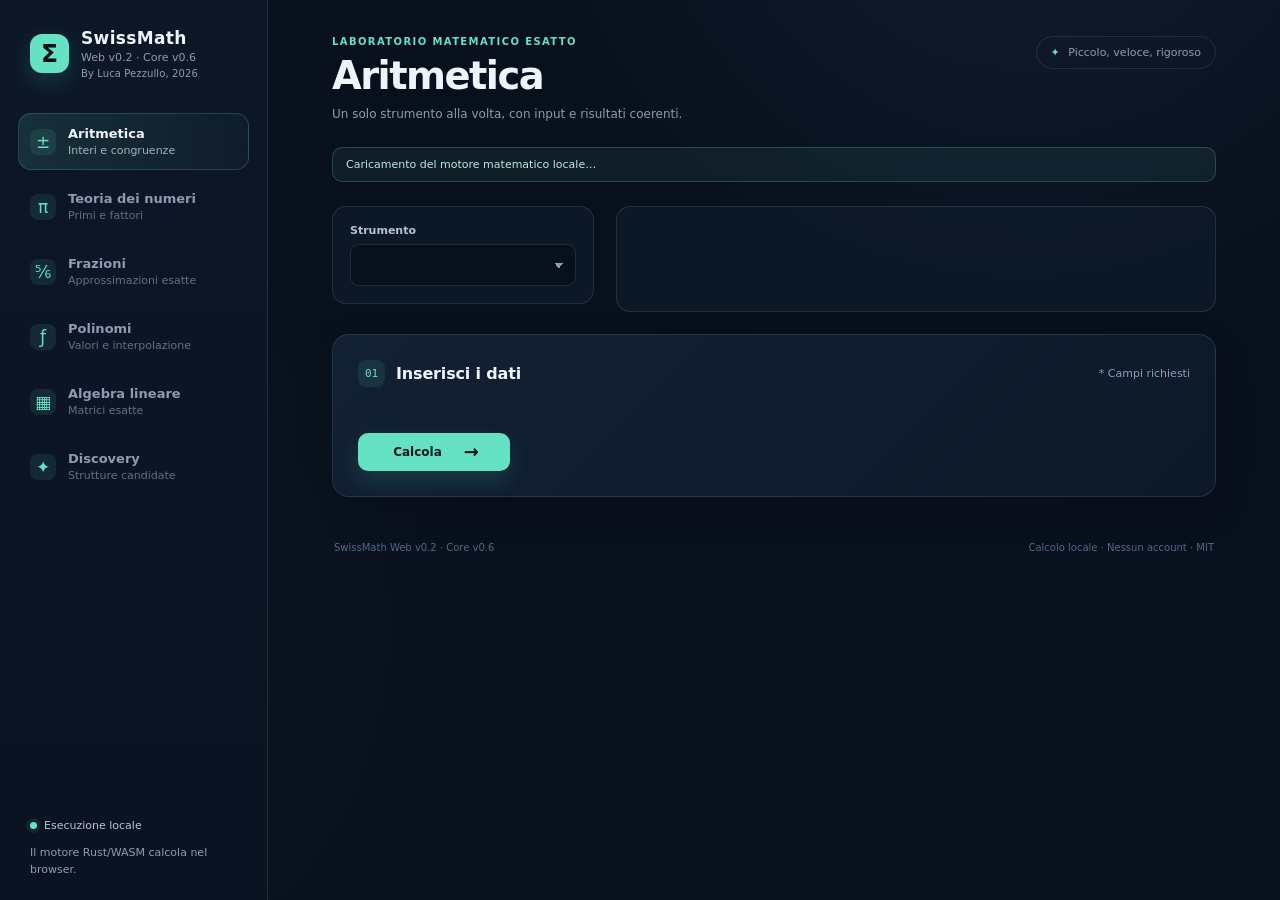
==== apps/web/web/index.html @ 92a81585 "Add Research Workflow v0.1" ====
<!doctype html>
<html lang="it">
  <head>
    <meta charset="UTF-8" />
    <meta name="viewport" content="width=device-width, initial-scale=1.0" />
    <meta name="theme-color" content="#0b1220" />
    <title>SwissMath Web v0.2 · Core v0.6</title>
    <link rel="stylesheet" href="styles.css" />
  </head>
  <body>
    <div class="app-shell">
      <aside class="sidebar">
        <div class="brand">
          <div class="brand-mark" aria-hidden="true">Σ</div>
          <div>
            <div class="brand-name">SwissMath</div>
            <div class="brand-version">Web v0.2 · Core v0.6</div>
            <div class="brand-credit">By Luca Pezzullo, 2026</div>
          </div>
        </div>

        <nav class="main-nav category-nav" aria-label="Famiglie matematiche">
          <button class="category-button active" data-category="arithmetic" type="button"><span class="nav-icon">±</span><span><strong>Aritmetica</strong><small>Interi e congruenze</small></span></button>
          <button class="category-button" data-category="number-theory" type="button"><span class="nav-icon">π</span><span><strong>Teoria dei numeri</strong><small>Primi e fattori</small></span></button>
          <button class="category-button" data-category="fractions" type="button"><span class="nav-icon">⅚</span><span><strong>Frazioni</strong><small>Approssimazioni esatte</small></span></button>
          <button class="category-button" data-category="polynomials" type="button"><span class="nav-icon">ƒ</span><span><strong>Polinomi</strong><small>Valori e interpolazione</small></span></button>
          <button class="category-button" data-category="linear-algebra" type="button"><span class="nav-icon">▦</span><span><strong>Algebra lineare</strong><small>Matrici esatte</small></span></button>
          <button class="category-button" data-category="discovery" type="button"><span class="nav-icon">✦</span><span><strong>Discovery</strong><small>Strutture candidate</small></span></button>
        </nav>

        <div class="sidebar-footer">
          <div class="offline-pill"><span class="status-dot"></span> Esecuzione locale</div>
          <p>Il motore Rust/WASM calcola nel browser.</p>
        </div>
      </aside>

      <main class="content">
        <header class="topbar">
          <div>
            <div class="eyebrow">LABORATORIO MATEMATICO ESATTO</div>
            <h1 id="page-title">Aritmetica</h1>
            <p class="site-subtitle">Un solo strumento alla volta, con input e risultati coerenti.</p>
          </div>
          <div class="topbar-note"><span class="spark" aria-hidden="true">✦</span> Piccolo, veloce, rigoroso</div>
        </header>

        <div id="wasm-loading" class="wasm-loading" role="status" aria-live="polite">Caricamento del motore matematico locale…</div>

        <div id="result-actions" class="result-actions hidden" aria-live="polite">
          <div class="result-actions-copy"><span class="metric-label">Preflight risultato</span><strong id="result-actions-context">Nessun risultato</strong></div>
          <div class="result-actions-buttons">
            <button id="copy-result" class="secondary-button" type="button">Copia</button>
            <button id="copy-json" class="secondary-button" type="button">Copia JSON</button>
            <button id="download-json" class="secondary-button" type="button">Download JSON</button>
            <button id="download-csv" class="secondary-button" type="button">Download CSV</button>
            <button id="copy-command" class="secondary-button" type="button">Copia comando</button>
            <button id="share-result" class="secondary-button" type="button">Condividi</button>
            <button id="save-result" class="secondary-button" type="button">Salva risultato</button>
            <button id="print-result" class="secondary-button" type="button">Stampa / PDF</button>
          </div>
        </div>

        <section id="screen-toolbox" class="screen active" aria-labelledby="page-title">
          <div class="tool-picker-row">
            <label class="field tool-picker"><span>Strumento</span><select id="tool-select" aria-describedby="tool-description"></select></label>
            <div class="tool-summary"><div id="tool-name" class="tool-name"></div><p id="tool-description" class="lead"></p><p id="tool-example" class="hint"></p></div>
          </div>

          <form id="toolbox-form" class="workspace-card">
            <div class="card-heading"><div><span class="step-badge">01</span><h2>Inserisci i dati</h2></div><span class="required-note">* Campi richiesti</span></div>
            <div id="tool-fields" class="field-grid two"></div>
            <button class="primary-button" type="submit"><span>Calcola</span><span class="button-arrow">→</span></button>
          </form>

          <div id="toolbox-result" class="result-area hidden" aria-live="polite">
            <div class="result-heading"><div><span class="step-badge success">02</span><h2>Risultato</h2></div><span id="toolbox-context" class="context-label"></span></div>
            <article class="tool-result-card">
              <span class="metric-label">Risultato principale</span>
              <strong id="toolbox-primary">—</strong>
              <pre id="toolbox-details" class="tool-details"></pre>
              <div id="batch-results" class="batch-results hidden">
                <table><thead><tr><th>Input</th><th>Risultato</th><th>Stato</th><th>Esattezza</th></tr></thead><tbody id="batch-results-body"></tbody></table>
              </div>
            </article>
          </div>
        </section>

        <footer class="app-footer"><span>SwissMath Web v0.2 · Core v0.6</span><span>Calcolo locale · Nessun account · MIT</span></footer>
      </main>
    </div>
    <div id="toast" class="toast" role="status" aria-live="polite"></div>
    <script type="module" src="app.js"></script>
  </body>
</html>
---- apps/web/web/styles.css ----
:root {
  color-scheme: dark;
  --bg: #09101d;
  --sidebar: #0d1727;
  --surface: #111d2e;
  --surface-2: #16243a;
  --line: rgba(168, 190, 224, 0.14);
  --muted: #8d9cb3;
  --text: #eff4fc;
  --accent: #65e1c4;
  --accent-strong: #3ac7aa;
  --violet: #a88cff;
  --danger: #ff8b9e;
}

* { box-sizing: border-box; }
html, body { margin: 0; min-width: 0; min-height: 100%; background: var(--bg); color: var(--text); font-family: "Segoe UI", Inter, system-ui, sans-serif; }
body { min-height: 100vh; background-image: radial-gradient(circle at 80% -20%, rgba(88, 130, 199, .12), transparent 34%), radial-gradient(circle at 0% 70%, rgba(61, 206, 172, .05), transparent 32%); }
button, input, textarea, select { font: inherit; }
button { cursor: pointer; }
button:disabled, input:disabled, textarea:disabled, select:disabled { cursor: wait; opacity: .58; }

.app-shell { display: flex; min-height: 100vh; }
.sidebar { width: 268px; flex: 0 0 268px; background: linear-gradient(180deg, rgba(13, 23, 39, .98), rgba(10, 19, 33, .98)); border-right: 1px solid var(--line); padding: 28px 18px 22px; display: flex; flex-direction: column; }
.brand { display: flex; gap: 12px; align-items: center; padding: 0 12px 34px; }
.brand-mark { width: 39px; height: 39px; display: grid; place-items: center; border-radius: 12px; color: #06131a; background: var(--accent); font-size: 25px; font-weight: 800; box-shadow: 0 8px 25px rgba(65, 224, 187, .2); }
.brand-name { letter-spacing: .02em; font-size: 17px; font-weight: 750; }
.brand-version { color: var(--muted); font-size: 11px; margin-top: 3px; }
.brand-credit { color: var(--muted); font-size: 10px; letter-spacing: .01em; margin-top: 4px; }
.main-nav { display: grid; gap: 8px; }
.nav-item { display: flex; align-items: center; gap: 12px; width: 100%; border: 1px solid transparent; border-radius: 13px; color: var(--muted); background: transparent; text-align: left; padding: 12px 11px; transition: .18s ease; }
.nav-item:hover { color: var(--text); background: rgba(155, 182, 222, .07); }
.nav-item.active { color: var(--text); border-color: rgba(101, 225, 196, .2); background: linear-gradient(90deg, rgba(101, 225, 196, .13), rgba(101, 225, 196, .03)); }
.nav-icon { width: 26px; height: 26px; display: grid; place-items: center; border-radius: 8px; color: var(--accent); background: rgba(101, 225, 196, .1); font-size: 17px; }
.nav-item strong, .nav-item small { display: block; }
.nav-item strong { font-size: 13px; font-weight: 650; }
.nav-item small { font-size: 11px; color: inherit; opacity: .68; margin-top: 3px; }
.category-button { display: flex; align-items: center; gap: 12px; width: 100%; border: 1px solid transparent; border-radius: 13px; color: var(--muted); background: transparent; text-align: left; padding: 12px 11px; transition: .18s ease; }
.category-button:hover { color: var(--text); background: rgba(155, 182, 222, .07); }
.category-button.active { color: var(--text); border-color: rgba(101, 225, 196, .2); background: linear-gradient(90deg, rgba(101, 225, 196, .13), rgba(101, 225, 196, .03)); }
.category-button strong, .category-button small { display: block; }
.category-button strong { font-size: 13px; font-weight: 650; }
.category-button small { color: inherit; font-size: 11px; opacity: .68; margin-top: 3px; }
.sidebar-footer { margin-top: auto; padding: 0 12px; color: var(--muted); font-size: 11px; line-height: 1.55; }
.sidebar-footer p { margin: 10px 0 0; max-width: 190px; }
.offline-pill { display: inline-flex; align-items: center; gap: 7px; color: #b7c6d9; }
.status-dot { width: 7px; height: 7px; background: var(--accent); border-radius: 50%; box-shadow: 0 0 0 4px rgba(101, 225, 196, .08); }

.content { flex: 1; min-width: 0; max-width: 1400px; margin: 0 auto; padding: 36px clamp(34px, 5vw, 80px) 24px; }
.topbar { display: flex; align-items: flex-start; justify-content: space-between; gap: 24px; padding-bottom: 36px; }
.eyebrow { color: var(--accent); letter-spacing: .14em; font-size: 10px; font-weight: 750; }
h1, h2, p { margin: 0; }
h1 { font-size: clamp(28px, 3vw, 40px); letter-spacing: -.04em; line-height: 1.1; margin-top: 8px; }
.site-subtitle { color: var(--muted); font-size: 12px; line-height: 1.5; margin-top: 8px; }
h2 { display: inline; font-size: 16px; font-weight: 700; letter-spacing: -.01em; }
.topbar-note { border: 1px solid var(--line); border-radius: 100px; padding: 9px 14px; color: var(--muted); font-size: 11px; white-space: nowrap; }
.spark { color: var(--accent); margin-right: 5px; }
.result-actions { display: flex; align-items: center; justify-content: space-between; gap: 18px; margin: -17px 0 24px; padding: 12px 14px; border: 1px solid rgba(101, 225, 196, .2); border-radius: 12px; background: linear-gradient(90deg, rgba(101, 225, 196, .1), rgba(101, 225, 196, .03)); }
.result-actions-copy { display: grid; gap: 4px; min-width: 0; }
.result-actions-copy strong { color: #c8d7e7; font-size: 12px; font-weight: 650; overflow-wrap: anywhere; }
.result-actions-buttons { display: flex; flex-wrap: wrap; justify-content: flex-end; gap: 8px; }
.result-actions .secondary-button { padding: 8px 11px; }
.wasm-loading { margin: -12px 0 24px; padding: 10px 13px; border: 1px solid rgba(101, 225, 196, .22); border-radius: 10px; color: #bfe9dd; background: rgba(101, 225, 196, .07); font-size: 11px; }
.wasm-loading.error { color: #ffd0d8; border-color: rgba(255, 139, 158, .32); background: rgba(255, 139, 158, .08); }
.screen { display: none; animation: appear .22s ease-out; }
.screen.active { display: block; }
@keyframes appear { from { opacity: 0; transform: translateY(4px); } to { opacity: 1; transform: translateY(0); } }
.intro-row { display: flex; align-items: flex-start; justify-content: space-between; gap: 30px; margin-bottom: 23px; }
.lead { color: #c0cada; font-size: 14px; line-height: 1.65; max-width: 700px; }
.hint { color: var(--muted); font-size: 11px; margin-top: 6px; }
.math { color: var(--accent); font-family: Georgia, serif; font-style: italic; }
.formula-chip { color: #bfd2e5; background: rgba(126, 154, 195, .08); border: 1px solid var(--line); border-radius: 11px; padding: 10px 14px; white-space: nowrap; font: 16px Georgia, serif; }
.formula-chip span { color: var(--accent); font-size: 11px; font-family: "Segoe UI", sans-serif; margin: 0 3px; }

.workspace-card, .residue-result-card, .crt-result-card { background: linear-gradient(135deg, rgba(19, 33, 53, .94), rgba(14, 26, 43, .94)); border: 1px solid var(--line); border-radius: 17px; box-shadow: 0 14px 40px rgba(0, 0, 0, .12); }
.workspace-card { padding: 25px; }
.card-heading, .result-heading { display: flex; justify-content: space-between; align-items: center; gap: 16px; margin-bottom: 22px; }
.card-heading > div, .result-heading > div { display: flex; align-items: center; gap: 11px; }
.step-badge { width: 27px; height: 27px; display: inline-grid; place-items: center; border-radius: 8px; color: var(--accent); background: rgba(101, 225, 196, .1); font: 11px ui-monospace, SFMono-Regular, Consolas, monospace; }
.step-badge.success { color: #071b18; background: var(--accent); }
.required-note, .context-label, .status-label { color: var(--muted); font-size: 11px; }
.field-grid { display: grid; gap: 14px; }
.field-grid.one { grid-template-columns: 1fr; }
.field-grid.two { grid-template-columns: repeat(2, minmax(0, 1fr)); }
.field-grid.three { grid-template-columns: repeat(3, minmax(0, 1fr)); }
.field-grid.four { grid-template-columns: repeat(4, minmax(0, 1fr)); }
.field { display: grid; gap: 7px; min-width: 0; }
.field > span { color: #b4c3d7; font-size: 11px; font-weight: 650; }
.field em { color: var(--accent); font-style: normal; }
.field small { color: #6f819a; font-size: 10px; }
input, textarea, select { width: 100%; color: var(--text); background: rgba(5, 13, 25, .6); border: 1px solid rgba(149, 175, 211, .16); border-radius: 9px; outline: none; transition: .16s ease; }
input, select { height: 42px; padding: 0 12px; }
textarea { resize: vertical; min-height: 74px; padding: 11px 12px; line-height: 1.55; }
input:focus, textarea:focus, select:focus { border-color: rgba(101, 225, 196, .75); box-shadow: 0 0 0 3px rgba(101, 225, 196, .09); }
select { appearance: none; background-image: linear-gradient(45deg, transparent 50%, #87a1be 50%), linear-gradient(135deg, #87a1be 50%, transparent 50%); background-position: calc(100% - 16px) 18px, calc(100% - 11px) 18px; background-size: 5px 5px, 5px 5px; background-repeat: no-repeat; }
.primary-button { display: inline-flex; align-items: center; justify-content: center; gap: 22px; min-width: 152px; margin-top: 24px; padding: 12px 14px 12px 18px; border: 0; border-radius: 10px; color: #06151a; background: var(--accent); font-size: 12px; font-weight: 750; box-shadow: 0 10px 25px rgba(70, 215, 181, .16); transition: .18s ease; }
.primary-button:hover { background: #83ebd4; transform: translateY(-1px); box-shadow: 0 13px 30px rgba(70, 215, 181, .25); }
.button-arrow { font-size: 18px; line-height: 10px; }
.primary-button.compact { margin-top: 0; min-width: 185px; }
.result-area { margin-top: 29px; }
.tool-picker-row { display: grid; grid-template-columns: minmax(230px, .7fr) minmax(0, 1.6fr); gap: 22px; align-items: start; margin-bottom: 22px; }
.tool-picker, .tool-summary { border: 1px solid var(--line); border-radius: 14px; background: rgba(17, 29, 46, .62); padding: 17px; }
.tool-summary { min-height: 106px; }
.tool-name { color: var(--accent); font-size: 12px; font-weight: 750; letter-spacing: .04em; text-transform: uppercase; margin-bottom: 7px; }
.wide-field { grid-column: 1 / -1; }
.tool-result-card { display: grid; gap: 13px; border: 1px solid rgba(101, 225, 196, .22); border-radius: 15px; background: linear-gradient(145deg, rgba(57, 153, 132, .15), rgba(20, 35, 56, .72)); padding: 23px; }
.tool-result-card > strong { color: var(--accent); font: 27px Georgia, serif; line-height: 1.35; overflow-wrap: anywhere; white-space: pre-wrap; }
.tool-details { max-height: 380px; overflow: auto; margin: 0; padding: 14px; border: 1px solid var(--line); border-radius: 10px; color: #b9c9dc; background: rgba(4, 12, 23, .45); font: 11px/1.55 ui-monospace, SFMono-Regular, Consolas, monospace; white-space: pre-wrap; overflow-wrap: anywhere; }
.batch-results { overflow: auto; border: 1px solid var(--line); border-radius: 10px; }
.batch-results table { width: 100%; border-collapse: collapse; font-size: 11px; }
.batch-results th, .batch-results td { padding: 10px 12px; border-bottom: 1px solid var(--line); text-align: left; vertical-align: top; }
.batch-results th { color: var(--muted); background: rgba(4, 12, 23, .55); font-weight: 650; }
.batch-results td { color: #c7d5e5; overflow-wrap: anywhere; }
.batch-results tr:last-child td { border-bottom: 0; }
.batch-results .status-ok { color: var(--accent); }
.batch-results .status-error { color: var(--danger); }
.metric-grid { display: grid; grid-template-columns: repeat(4, minmax(0, 1fr)); gap: 12px; }
.metric-card { min-height: 115px; display: flex; flex-direction: column; justify-content: space-between; background: rgba(20, 35, 56, .65); border: 1px solid var(--line); border-radius: 13px; padding: 16px; }
.metric-card.accent { border-color: rgba(101, 225, 196, .25); background: linear-gradient(145deg, rgba(57, 153, 132, .2), rgba(20, 35, 56, .7)); }
.metric-card.wide { grid-column: span 2; }
.metric-label { color: var(--muted); font-size: 10px; letter-spacing: .06em; text-transform: uppercase; }
.metric-card strong { color: var(--text); font: 28px Georgia, serif; letter-spacing: -.02em; }
.metric-card.accent strong { color: var(--accent); }
.metric-formula { color: #7289a5; font: 12px Georgia, serif; }
.hidden { display: none !important; }

.crt-equations { display: grid; grid-template-columns: minmax(0, 1fr) 34px minmax(0, 1fr); align-items: center; gap: 13px; }
.equation-block { min-width: 0; padding: 16px; border: 1px solid var(--line); border-radius: 13px; background: rgba(4, 12, 23, .26); }
.equation-title { color: #c7d3e4; font-size: 12px; font-weight: 700; margin-bottom: 15px; }
.equation-dot { display: inline-grid; place-items: center; width: 22px; height: 22px; margin-right: 6px; color: #071b18; background: var(--accent); border-radius: 7px; font-size: 10px; }
.equation-dot.violet { color: #171023; background: var(--violet); }
.equation-join { display: grid; place-items: center; color: #647c9c; font: 25px Georgia, serif; }
.equation-preview { color: #7e92ab; font: 13px Georgia, serif; margin-top: 14px; }
.equation-preview b { color: var(--text); font-weight: 500; }
.equation-preview span { color: var(--accent); font: 10px "Segoe UI", sans-serif; margin: 0 3px; }
.crt-result-card { display: flex; align-items: center; gap: 20px; padding: 28px; }
.crt-result-symbol { width: 58px; height: 58px; display: grid; place-items: center; border-radius: 16px; color: #071b18; background: var(--accent); font: 31px Georgia, serif; }
.crt-result-text { display: grid; gap: 9px; }
.crt-result-text span { color: var(--muted); font-size: 12px; }
.crt-result-text strong { color: var(--text); font: 23px Georgia, serif; }
.status-label { color: var(--accent); }

.residue-inputs { margin-top: 18px; }
.operation-row { display: flex; align-items: flex-end; gap: 15px; margin-top: 19px; }
.operation-field { flex: 1; }
.residue-result-card { padding: 23px; }
.integer-analysis-card { display: grid; gap: 17px; }
.integer-analysis-grid { display: grid; grid-template-columns: repeat(4, minmax(0, 1fr)); gap: 12px; }
.integer-analysis-grid .metric-card { min-height: 108px; }
.integer-analysis-grid .metric-card strong { overflow-wrap: anywhere; }
.factorization-display { color: #b9d8d0; background: rgba(4, 12, 23, .45); border: 1px solid var(--line); border-radius: 10px; padding: 16px; font: 23px Georgia, serif; line-height: 1.7; overflow-wrap: anywhere; }
.factorization-display sup { color: var(--accent); font-size: .62em; margin-left: 1px; }
.result-note { color: var(--muted); font-size: 11px; line-height: 1.5; }
.integer-order-card { margin-top: 24px; }
.integer-current-value { display: flex; align-items: center; min-height: 42px; padding: 0 12px; color: var(--accent); background: rgba(5, 13, 25, .6); border: 1px solid rgba(149, 175, 211, .16); border-radius: 9px; font: 20px Georgia, serif; }
.integer-order-result-card { margin-top: 0; }
.residue-summary { display: flex; align-items: center; gap: 55px; padding-bottom: 18px; border-bottom: 1px solid var(--line); }
.residue-summary > div { display: grid; gap: 7px; }
.residue-summary strong { color: var(--accent); font: 27px Georgia, serif; }
.query-answer strong { color: var(--violet); }
.result-message { color: #b9c8da; font-size: 12px; margin: 18px 0 13px; }
.residue-values { color: #b9d8d0; background: rgba(4, 12, 23, .45); border: 1px solid var(--line); border-radius: 10px; padding: 14px; font: 13px ui-monospace, SFMono-Regular, Consolas, monospace; line-height: 1.8; overflow-wrap: anywhere; min-height: 49px; }
.residue-values:empty::before { content: "Nessun valore da visualizzare"; color: #637895; font-family: "Segoe UI", sans-serif; font-size: 11px; }
.quadratic-metric-grid { grid-template-columns: repeat(2, minmax(0, 1fr)); }
.quadratic-roots-card { margin-top: 24px; }

.linear-result-card, .system-result-card, .sieve-result-card { background: linear-gradient(135deg, rgba(19, 33, 53, .94), rgba(14, 26, 43, .94)); border: 1px solid var(--line); border-radius: 17px; padding: 23px; }
.linear-result-card { display: grid; grid-template-columns: minmax(210px, .8fr) minmax(280px, 1.2fr); gap: 22px; }
.linear-main { display: grid; align-content: start; gap: 9px; padding: 5px 0; }
.linear-main strong { color: var(--accent); font: 25px Georgia, serif; }
.linear-count { color: var(--muted); font-size: 11px; }
.linear-facts { display: grid; gap: 9px; color: #b9c8da; font-size: 12px; line-height: 1.5; }
.linear-residues { grid-column: 1 / -1; color: #b9d8d0; background: rgba(4, 12, 23, .45); border: 1px solid var(--line); border-radius: 10px; padding: 14px; font: 13px ui-monospace, SFMono-Regular, Consolas, monospace; line-height: 1.8; overflow-wrap: anywhere; }
.system-card { margin-top: 24px; }
.system-rows { display: grid; gap: 10px; }
.system-row { display: grid; grid-template-columns: repeat(3, minmax(0, 1fr)) 38px; gap: 12px; align-items: end; padding: 13px; border: 1px solid var(--line); border-radius: 12px; background: rgba(4, 12, 23, .24); }
.inline-actions { display: flex; align-items: center; gap: 12px; margin-top: 18px; }
.secondary-button, .remove-button { border: 1px solid rgba(101, 225, 196, .24); color: var(--accent); background: rgba(101, 225, 196, .08); border-radius: 9px; padding: 10px 13px; font-size: 11px; font-weight: 700; }
.secondary-button:hover { background: rgba(101, 225, 196, .16); }
.remove-button { width: 34px; height: 34px; padding: 0; color: var(--danger); border-color: rgba(255, 139, 158, .24); background: rgba(255, 139, 158, .06); font-size: 20px; font-weight: 400; }
.system-result-card { display: grid; gap: 16px; }
.system-result-card > strong { color: var(--accent); font: 23px Georgia, serif; }
.system-row-summary { display: grid; gap: 6px; color: var(--muted); font-size: 11px; }

.sieve-rows { display: grid; gap: 13px; margin-bottom: 15px; }
.sieve-row { display: grid; gap: 12px; padding: 15px; border: 1px solid var(--line); border-radius: 13px; background: rgba(4, 12, 23, .24); }
.sieve-row-head { display: grid; grid-template-columns: minmax(190px, .8fr) minmax(140px, .5fr) 38px; gap: 12px; align-items: end; }
.sieve-residues-wrap { max-width: calc(100% - 50px); }
.range-grid { display: grid; grid-template-columns: repeat(3, minmax(0, 1fr)); gap: 14px; margin-top: 22px; }
.sieve-result-card { display: grid; gap: 17px; }
.sieve-metrics { display: grid; grid-template-columns: repeat(4, minmax(0, 1fr)); gap: 12px; }
.sieve-metrics .metric-card { min-height: 105px; }
.sieve-metrics .metric-card strong { font-size: 22px; overflow-wrap: anywhere; }
.sieve-anchor { color: #9eb3cc; font-size: 11px; }

.toast { position: fixed; right: 31px; bottom: 27px; z-index: 10; max-width: 390px; color: #071b18; background: var(--accent); border-radius: 10px; padding: 12px 16px; font-size: 12px; font-weight: 650; box-shadow: 0 15px 40px rgba(0, 0, 0, .3); opacity: 0; transform: translateY(8px); pointer-events: none; transition: .2s ease; }
.toast.show { opacity: 1; transform: translateY(0); }
.toast.error { color: #2a0710; background: var(--danger); }
.app-footer { display: flex; justify-content: space-between; gap: 20px; color: #526985; font-size: 10px; margin-top: 45px; padding: 0 2px; }

@media (max-width: 1050px) {
  .content { padding-left: 34px; padding-right: 34px; }
  .field-grid.four { grid-template-columns: repeat(2, minmax(0, 1fr)); }
  .field-grid.three, .sieve-metrics { grid-template-columns: repeat(2, minmax(0, 1fr)); }
  .integer-analysis-grid { grid-template-columns: 1fr; }
  .linear-result-card { grid-template-columns: 1fr; }
}

@media print {
  html, body { min-width: 0; background: #fff; color: #101827; }
  body { background-image: none; }
  .sidebar, .topbar, .result-actions, .app-footer, .toast { display: none !important; }
  .app-shell, .content { display: block; max-width: none; min-width: 0; margin: 0; padding: 0; }
  body.printing .screen:not(.active) { display: none !important; }
  body.printing .screen.active { display: block !important; animation: none; }
  body.printing .screen.active .workspace-card { display: none !important; }
  body.printing .screen.active .result-area:not(.print-target) { display: none !important; }
  body.printing .screen.active .result-area.print-target { display: block !important; margin: 0; }
  body.printing .screen.active .result-area.print-target.hidden { display: block !important; }
  body.printing .screen.active .result-area.print-target .result-heading { color: #101827; }
  body.printing .screen.active .result-area.print-target .metric-card,
  body.printing .screen.active .result-area.print-target .linear-result-card,
  body.printing .screen.active .result-area.print-target .system-result-card,
  body.printing .screen.active .result-area.print-target .sieve-result-card,
  body.printing .screen.active .result-area.print-target .crt-result-card,
  body.printing .screen.active .result-area.print-target .residue-result-card,
  body.printing .screen.active .result-area.print-target .integer-analysis-card { color: #101827; background: #fff; border-color: #c6cfdb; box-shadow: none; }
  body.printing .screen.active .result-area.print-target strong,
  body.printing .screen.active .result-area.print-target .metric-label,
  body.printing .screen.active .result-area.print-target .metric-formula,
  body.printing .screen.active .result-area.print-target .context-label,
  body.printing .screen.active .result-area.print-target .status-label,
  body.printing .screen.active .result-area.print-target .result-message,
  body.printing .screen.active .result-area.print-target .linear-facts,
  body.printing .screen.active .result-area.print-target .linear-count,
  body.printing .screen.active .result-area.print-target .system-row-summary,
  body.printing .screen.active .result-area.print-target .sieve-anchor,
  body.printing .screen.active .result-area.print-target .result-note { color: #101827; }
  body.printing .screen.active .result-area.print-target .residue-values,
  body.printing .screen.active .result-area.print-target .linear-residues,
  body.printing .screen.active .result-area.print-target .factorization-display { color: #101827; background: #f5f7fa; border-color: #c6cfdb; }
}

@media (max-width: 760px) {
  .app-shell { display: block; }
  .sidebar { width: 100%; border-right: 0; border-bottom: 1px solid var(--line); padding: 18px 16px 15px; }
  .brand { padding: 0 4px 18px; }
  .main-nav { grid-template-columns: repeat(2, minmax(0, 1fr)); gap: 6px; }
  .nav-item { padding: 10px 8px; }
  .sidebar-footer { display: none; }
  .content { padding: 24px 16px 20px; }
  .topbar { flex-direction: column; gap: 14px; padding-bottom: 24px; }
  .topbar-note { white-space: normal; }
  .intro-row { flex-direction: column; gap: 14px; }
  .formula-chip { align-self: flex-start; }
  .field-grid.two, .field-grid.three, .field-grid.four, .range-grid, .sieve-metrics { grid-template-columns: 1fr; }
  .workspace-card { padding: 18px; }
  .card-heading, .result-heading { align-items: flex-start; flex-direction: column; gap: 9px; }
  .result-actions { align-items: flex-start; flex-direction: column; margin-top: -8px; }
  .result-actions-buttons { width: 100%; }
  .result-actions-buttons button { flex: 1; }
  .linear-result-card { grid-template-columns: 1fr; }
  .system-row, .sieve-row-head { grid-template-columns: 1fr; }
  .sieve-residues-wrap { max-width: none; }
  .inline-actions { align-items: stretch; flex-direction: column; }
  .inline-actions button { width: 100%; }
  .app-footer { align-items: flex-start; flex-direction: column; gap: 5px; }
  .tool-picker-row { grid-template-columns: 1fr; }
}

@media (max-width: 480px) {
  .main-nav { grid-template-columns: 1fr; }
  .nav-item { padding: 9px 10px; }
  .content { padding-left: 12px; padding-right: 12px; }
  .workspace-card, .linear-result-card, .system-result-card, .sieve-result-card, .residue-result-card, .crt-result-card { border-radius: 13px; }
}
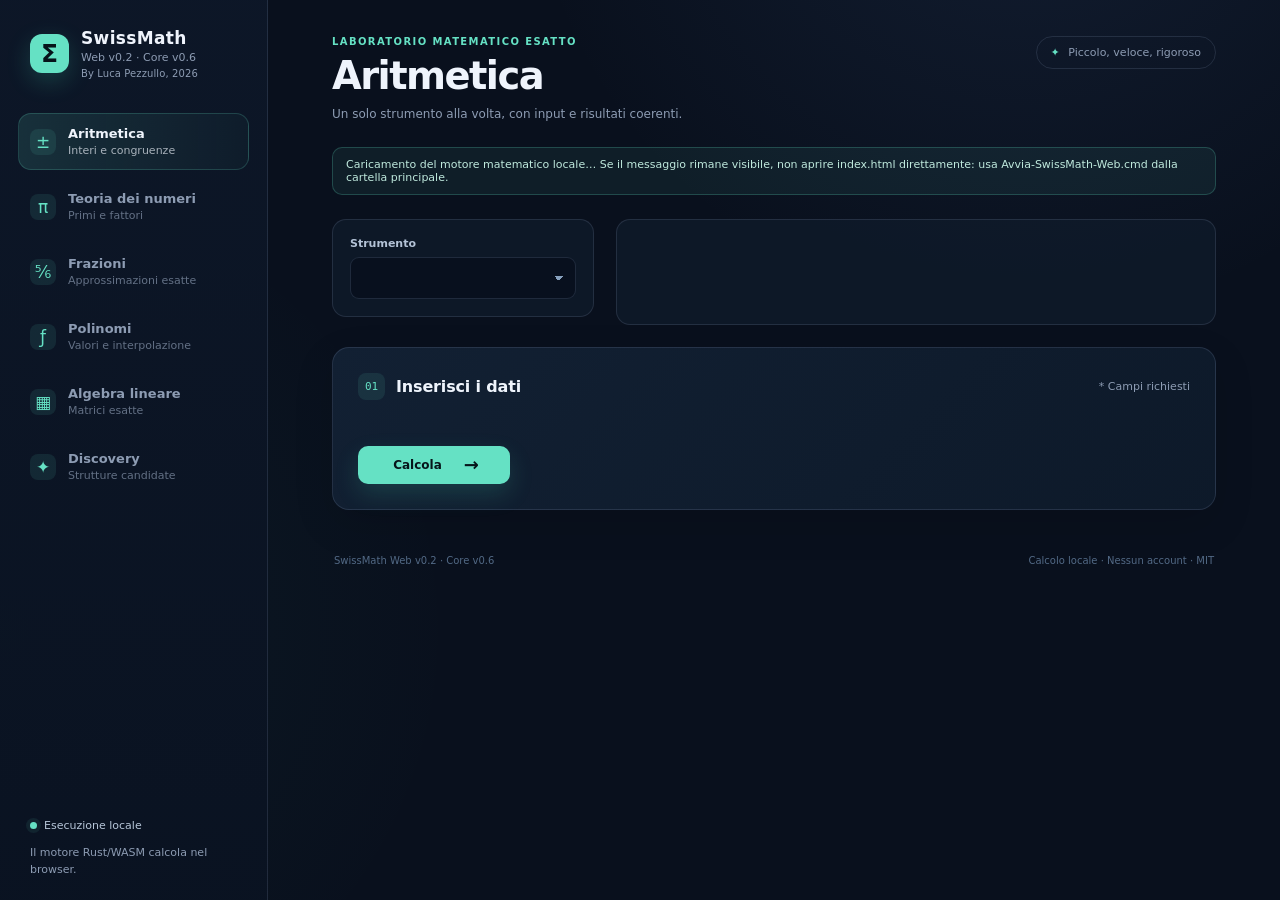
==== commit f2df9c9d: "Fix local Web startup" ====
--- a/apps/web/web/index.html
+++ b/apps/web/web/index.html
@@ -44,7 +44,7 @@
           <div class="topbar-note"><span class="spark" aria-hidden="true">✦</span> Piccolo, veloce, rigoroso</div>
         </header>
 
-        <div id="wasm-loading" class="wasm-loading" role="status" aria-live="polite">Caricamento del motore matematico locale…</div>
+        <div id="wasm-loading" class="wasm-loading" role="status" aria-live="polite">Caricamento del motore matematico locale… Se il messaggio rimane visibile, non aprire index.html direttamente: usa Avvia-SwissMath-Web.cmd dalla cartella principale.</div>
 
         <div id="result-actions" class="result-actions hidden" aria-live="polite">
           <div class="result-actions-copy"><span class="metric-label">Preflight risultato</span><strong id="result-actions-context">Nessun risultato</strong></div>
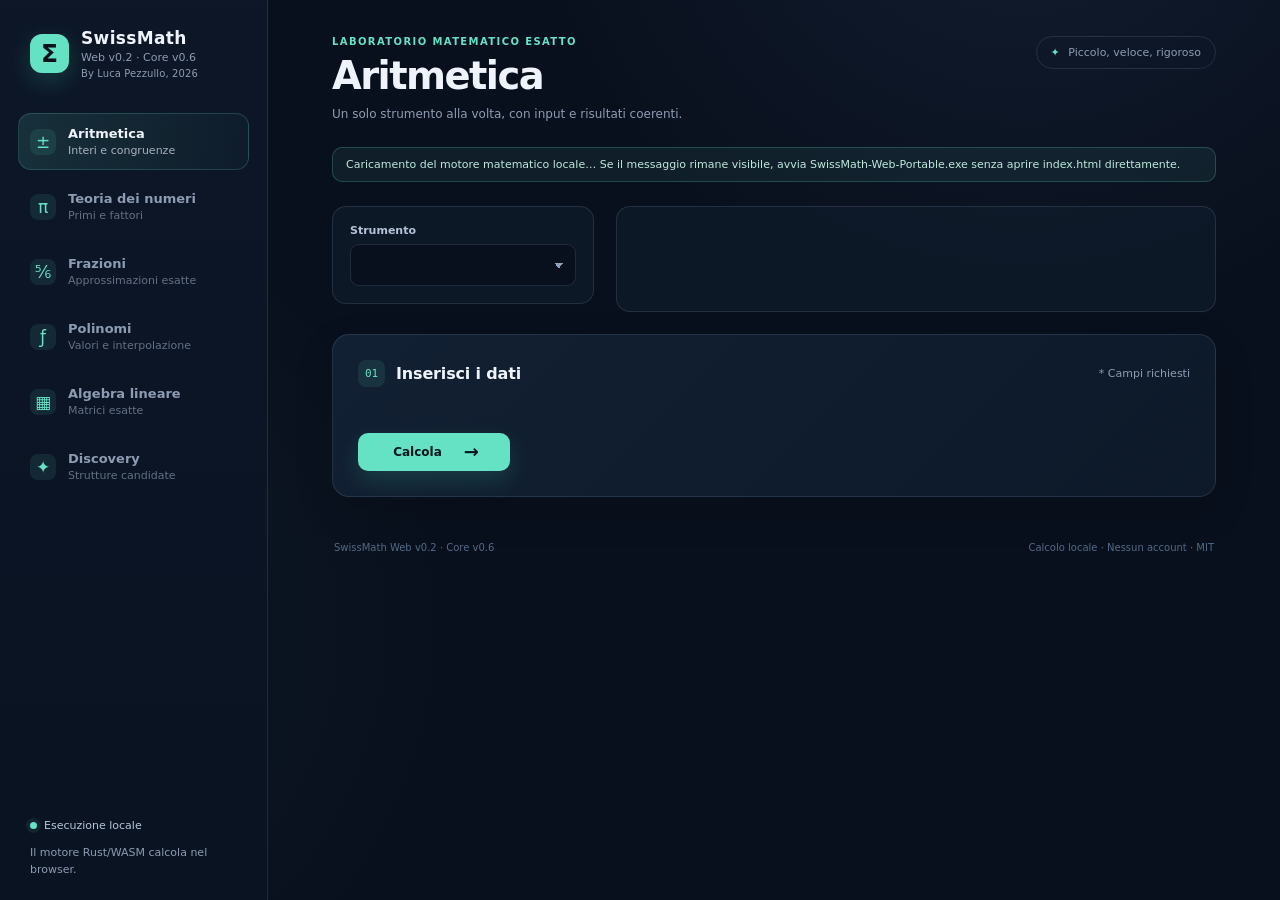
==== commit 7f141edc: "Add self-contained Web launcher" ====
--- a/apps/web/web/index.html
+++ b/apps/web/web/index.html
@@ -44,7 +44,7 @@
           <div class="topbar-note"><span class="spark" aria-hidden="true">✦</span> Piccolo, veloce, rigoroso</div>
         </header>
 
-        <div id="wasm-loading" class="wasm-loading" role="status" aria-live="polite">Caricamento del motore matematico locale… Se il messaggio rimane visibile, non aprire index.html direttamente: usa Avvia-SwissMath-Web.cmd dalla cartella principale.</div>
+        <div id="wasm-loading" class="wasm-loading" role="status" aria-live="polite">Caricamento del motore matematico locale… Se il messaggio rimane visibile, avvia SwissMath-Web-Portable.exe senza aprire index.html direttamente.</div>
 
         <div id="result-actions" class="result-actions hidden" aria-live="polite">
           <div class="result-actions-copy"><span class="metric-label">Preflight risultato</span><strong id="result-actions-context">Nessun risultato</strong></div>
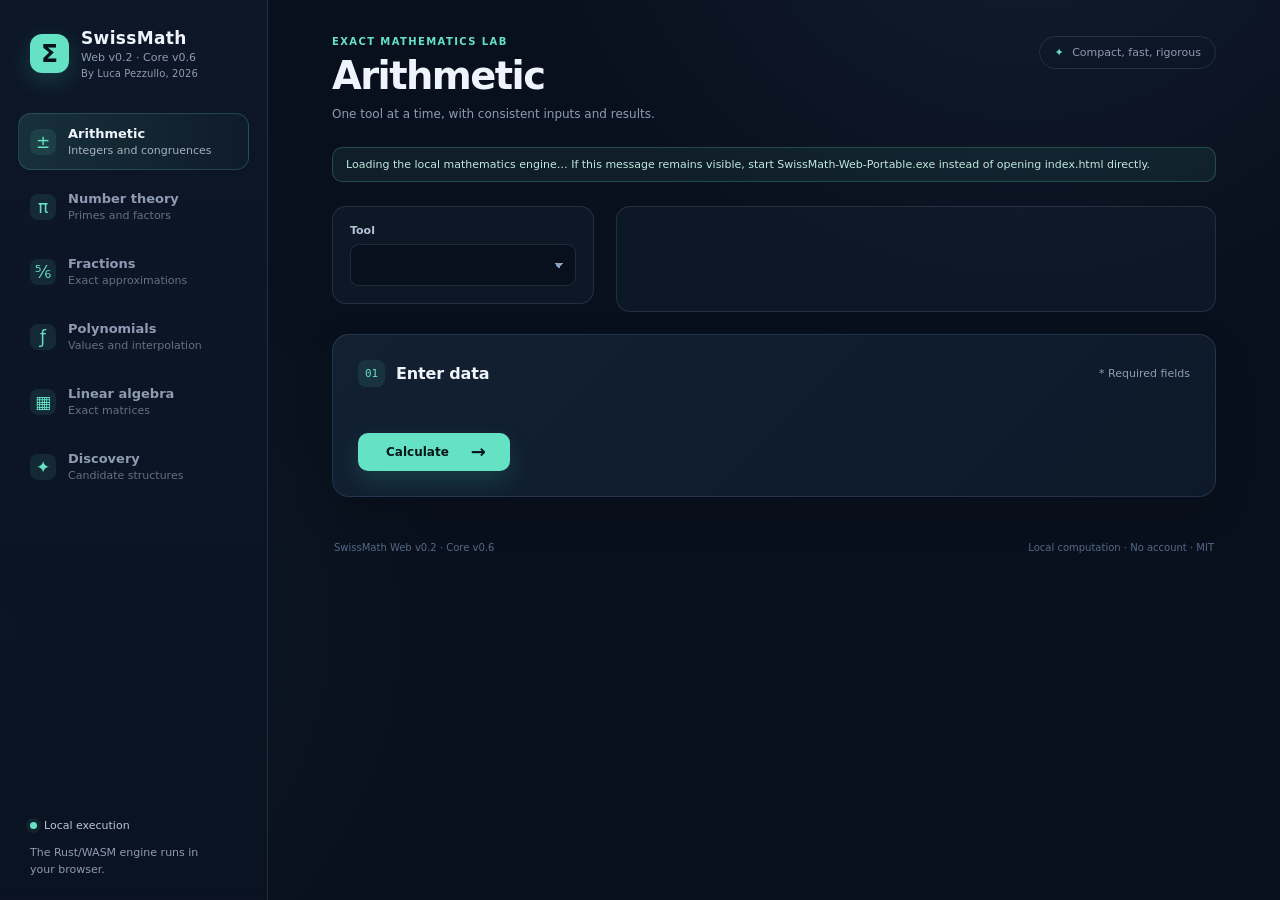
==== commit 2f294112: "Improve matrix rendering and translate web UI" ====
--- a/apps/web/web/index.html
+++ b/apps/web/web/index.html
@@ -1,5 +1,5 @@
 <!doctype html>
-<html lang="it">
+<html lang="en">
   <head>
     <meta charset="UTF-8" />
     <meta name="viewport" content="width=device-width, initial-scale=1.0" />
@@ -19,73 +19,74 @@
           </div>
         </div>
 
-        <nav class="main-nav category-nav" aria-label="Famiglie matematiche">
-          <button class="category-button active" data-category="arithmetic" type="button"><span class="nav-icon">±</span><span><strong>Aritmetica</strong><small>Interi e congruenze</small></span></button>
-          <button class="category-button" data-category="number-theory" type="button"><span class="nav-icon">π</span><span><strong>Teoria dei numeri</strong><small>Primi e fattori</small></span></button>
-          <button class="category-button" data-category="fractions" type="button"><span class="nav-icon">⅚</span><span><strong>Frazioni</strong><small>Approssimazioni esatte</small></span></button>
-          <button class="category-button" data-category="polynomials" type="button"><span class="nav-icon">ƒ</span><span><strong>Polinomi</strong><small>Valori e interpolazione</small></span></button>
-          <button class="category-button" data-category="linear-algebra" type="button"><span class="nav-icon">▦</span><span><strong>Algebra lineare</strong><small>Matrici esatte</small></span></button>
-          <button class="category-button" data-category="discovery" type="button"><span class="nav-icon">✦</span><span><strong>Discovery</strong><small>Strutture candidate</small></span></button>
+        <nav class="main-nav category-nav" aria-label="Mathematical families">
+          <button class="category-button active" data-category="arithmetic" type="button"><span class="nav-icon">±</span><span><strong>Arithmetic</strong><small>Integers and congruences</small></span></button>
+          <button class="category-button" data-category="number-theory" type="button"><span class="nav-icon">π</span><span><strong>Number theory</strong><small>Primes and factors</small></span></button>
+          <button class="category-button" data-category="fractions" type="button"><span class="nav-icon">⅚</span><span><strong>Fractions</strong><small>Exact approximations</small></span></button>
+          <button class="category-button" data-category="polynomials" type="button"><span class="nav-icon">ƒ</span><span><strong>Polynomials</strong><small>Values and interpolation</small></span></button>
+          <button class="category-button" data-category="linear-algebra" type="button"><span class="nav-icon">▦</span><span><strong>Linear algebra</strong><small>Exact matrices</small></span></button>
+          <button class="category-button" data-category="discovery" type="button"><span class="nav-icon">✦</span><span><strong>Discovery</strong><small>Candidate structures</small></span></button>
         </nav>
 
         <div class="sidebar-footer">
-          <div class="offline-pill"><span class="status-dot"></span> Esecuzione locale</div>
-          <p>Il motore Rust/WASM calcola nel browser.</p>
+          <div class="offline-pill"><span class="status-dot"></span> Local execution</div>
+          <p>The Rust/WASM engine runs in your browser.</p>
         </div>
       </aside>
 
       <main class="content">
         <header class="topbar">
           <div>
-            <div class="eyebrow">LABORATORIO MATEMATICO ESATTO</div>
-            <h1 id="page-title">Aritmetica</h1>
-            <p class="site-subtitle">Un solo strumento alla volta, con input e risultati coerenti.</p>
+            <div class="eyebrow">EXACT MATHEMATICS LAB</div>
+            <h1 id="page-title">Arithmetic</h1>
+            <p class="site-subtitle">One tool at a time, with consistent inputs and results.</p>
           </div>
-          <div class="topbar-note"><span class="spark" aria-hidden="true">✦</span> Piccolo, veloce, rigoroso</div>
+          <div class="topbar-note"><span class="spark" aria-hidden="true">✦</span> Compact, fast, rigorous</div>
         </header>
 
-        <div id="wasm-loading" class="wasm-loading" role="status" aria-live="polite">Caricamento del motore matematico locale… Se il messaggio rimane visibile, avvia SwissMath-Web-Portable.exe senza aprire index.html direttamente.</div>
+        <div id="wasm-loading" class="wasm-loading" role="status" aria-live="polite">Loading the local mathematics engine… If this message remains visible, start SwissMath-Web-Portable.exe instead of opening index.html directly.</div>
 
         <div id="result-actions" class="result-actions hidden" aria-live="polite">
-          <div class="result-actions-copy"><span class="metric-label">Preflight risultato</span><strong id="result-actions-context">Nessun risultato</strong></div>
+          <div class="result-actions-copy"><span class="metric-label">Result preflight</span><strong id="result-actions-context">No result</strong></div>
           <div class="result-actions-buttons">
-            <button id="copy-result" class="secondary-button" type="button">Copia</button>
-            <button id="copy-json" class="secondary-button" type="button">Copia JSON</button>
+            <button id="copy-result" class="secondary-button" type="button">Copy</button>
+            <button id="copy-json" class="secondary-button" type="button">Copy JSON</button>
             <button id="download-json" class="secondary-button" type="button">Download JSON</button>
             <button id="download-csv" class="secondary-button" type="button">Download CSV</button>
-            <button id="copy-command" class="secondary-button" type="button">Copia comando</button>
-            <button id="share-result" class="secondary-button" type="button">Condividi</button>
-            <button id="save-result" class="secondary-button" type="button">Salva risultato</button>
-            <button id="print-result" class="secondary-button" type="button">Stampa / PDF</button>
+            <button id="copy-command" class="secondary-button" type="button">Copy command</button>
+            <button id="share-result" class="secondary-button" type="button">Share</button>
+            <button id="save-result" class="secondary-button" type="button">Save result</button>
+            <button id="print-result" class="secondary-button" type="button">Print / PDF</button>
           </div>
         </div>
 
         <section id="screen-toolbox" class="screen active" aria-labelledby="page-title">
           <div class="tool-picker-row">
-            <label class="field tool-picker"><span>Strumento</span><select id="tool-select" aria-describedby="tool-description"></select></label>
+            <label class="field tool-picker"><span>Tool</span><select id="tool-select" aria-describedby="tool-description"></select></label>
             <div class="tool-summary"><div id="tool-name" class="tool-name"></div><p id="tool-description" class="lead"></p><p id="tool-example" class="hint"></p></div>
           </div>
 
           <form id="toolbox-form" class="workspace-card">
-            <div class="card-heading"><div><span class="step-badge">01</span><h2>Inserisci i dati</h2></div><span class="required-note">* Campi richiesti</span></div>
+            <div class="card-heading"><div><span class="step-badge">01</span><h2>Enter data</h2></div><span class="required-note">* Required fields</span></div>
             <div id="tool-fields" class="field-grid two"></div>
-            <button class="primary-button" type="submit"><span>Calcola</span><span class="button-arrow">→</span></button>
+            <button class="primary-button" type="submit"><span>Calculate</span><span class="button-arrow">→</span></button>
           </form>
 
           <div id="toolbox-result" class="result-area hidden" aria-live="polite">
-            <div class="result-heading"><div><span class="step-badge success">02</span><h2>Risultato</h2></div><span id="toolbox-context" class="context-label"></span></div>
+            <div class="result-heading"><div><span class="step-badge success">02</span><h2>Result</h2></div><span id="toolbox-context" class="context-label"></span></div>
             <article class="tool-result-card">
-              <span class="metric-label">Risultato principale</span>
+              <span class="metric-label">Primary result</span>
               <strong id="toolbox-primary">—</strong>
+              <div id="matrix-result" class="matrix-result hidden" aria-label="Matrix result"></div>
               <pre id="toolbox-details" class="tool-details"></pre>
               <div id="batch-results" class="batch-results hidden">
-                <table><thead><tr><th>Input</th><th>Risultato</th><th>Stato</th><th>Esattezza</th></tr></thead><tbody id="batch-results-body"></tbody></table>
+                <table><thead><tr><th>Input</th><th>Result</th><th>Status</th><th>Exactness</th></tr></thead><tbody id="batch-results-body"></tbody></table>
               </div>
             </article>
           </div>
         </section>
 
-        <footer class="app-footer"><span>SwissMath Web v0.2 · Core v0.6</span><span>Calcolo locale · Nessun account · MIT</span></footer>
+        <footer class="app-footer"><span>SwissMath Web v0.2 · Core v0.6</span><span>Local computation · No account · MIT</span></footer>
       </main>
     </div>
     <div id="toast" class="toast" role="status" aria-live="polite"></div>
--- a/apps/web/web/styles.css
+++ b/apps/web/web/styles.css
@@ -105,6 +105,13 @@
 .wide-field { grid-column: 1 / -1; }
 .tool-result-card { display: grid; gap: 13px; border: 1px solid rgba(101, 225, 196, .22); border-radius: 15px; background: linear-gradient(145deg, rgba(57, 153, 132, .15), rgba(20, 35, 56, .72)); padding: 23px; }
 .tool-result-card > strong { color: var(--accent); font: 27px Georgia, serif; line-height: 1.35; overflow-wrap: anywhere; white-space: pre-wrap; }
+.matrix-result { overflow-x: auto; padding: 4px 0; }
+.matrix-view + .matrix-view { margin-top: 18px; }
+.matrix-view-title { margin: 0 0 4px 2px; color: var(--muted); font-size: 11px; font-weight: 600; letter-spacing: .08em; text-transform: uppercase; }
+.matrix-result table { border-collapse: separate; border-spacing: 6px; margin: -6px; }
+.matrix-result th, .matrix-result td { min-width: 58px; padding: 10px 13px; border: 1px solid rgba(101, 225, 196, .24); border-radius: 8px; color: var(--text); background: rgba(4, 12, 23, .48); font: 15px/1.2 ui-monospace, SFMono-Regular, Consolas, monospace; text-align: right; white-space: nowrap; }
+.matrix-result th { min-width: 34px; color: var(--muted); background: transparent; border-color: transparent; font-size: 10px; font-weight: 600; text-align: center; }
+.matrix-result td:first-child { border-left-color: rgba(101, 225, 196, .42); }
 .tool-details { max-height: 380px; overflow: auto; margin: 0; padding: 14px; border: 1px solid var(--line); border-radius: 10px; color: #b9c9dc; background: rgba(4, 12, 23, .45); font: 11px/1.55 ui-monospace, SFMono-Regular, Consolas, monospace; white-space: pre-wrap; overflow-wrap: anywhere; }
 .batch-results { overflow: auto; border: 1px solid var(--line); border-radius: 10px; }
 .batch-results table { width: 100%; border-collapse: collapse; font-size: 11px; }
@@ -160,7 +167,7 @@
 .query-answer strong { color: var(--violet); }
 .result-message { color: #b9c8da; font-size: 12px; margin: 18px 0 13px; }
 .residue-values { color: #b9d8d0; background: rgba(4, 12, 23, .45); border: 1px solid var(--line); border-radius: 10px; padding: 14px; font: 13px ui-monospace, SFMono-Regular, Consolas, monospace; line-height: 1.8; overflow-wrap: anywhere; min-height: 49px; }
-.residue-values:empty::before { content: "Nessun valore da visualizzare"; color: #637895; font-family: "Segoe UI", sans-serif; font-size: 11px; }
+.residue-values:empty::before { content: "No values to display"; color: #637895; font-family: "Segoe UI", sans-serif; font-size: 11px; }
 .quadratic-metric-grid { grid-template-columns: repeat(2, minmax(0, 1fr)); }
 .quadratic-roots-card { margin-top: 24px; }
 
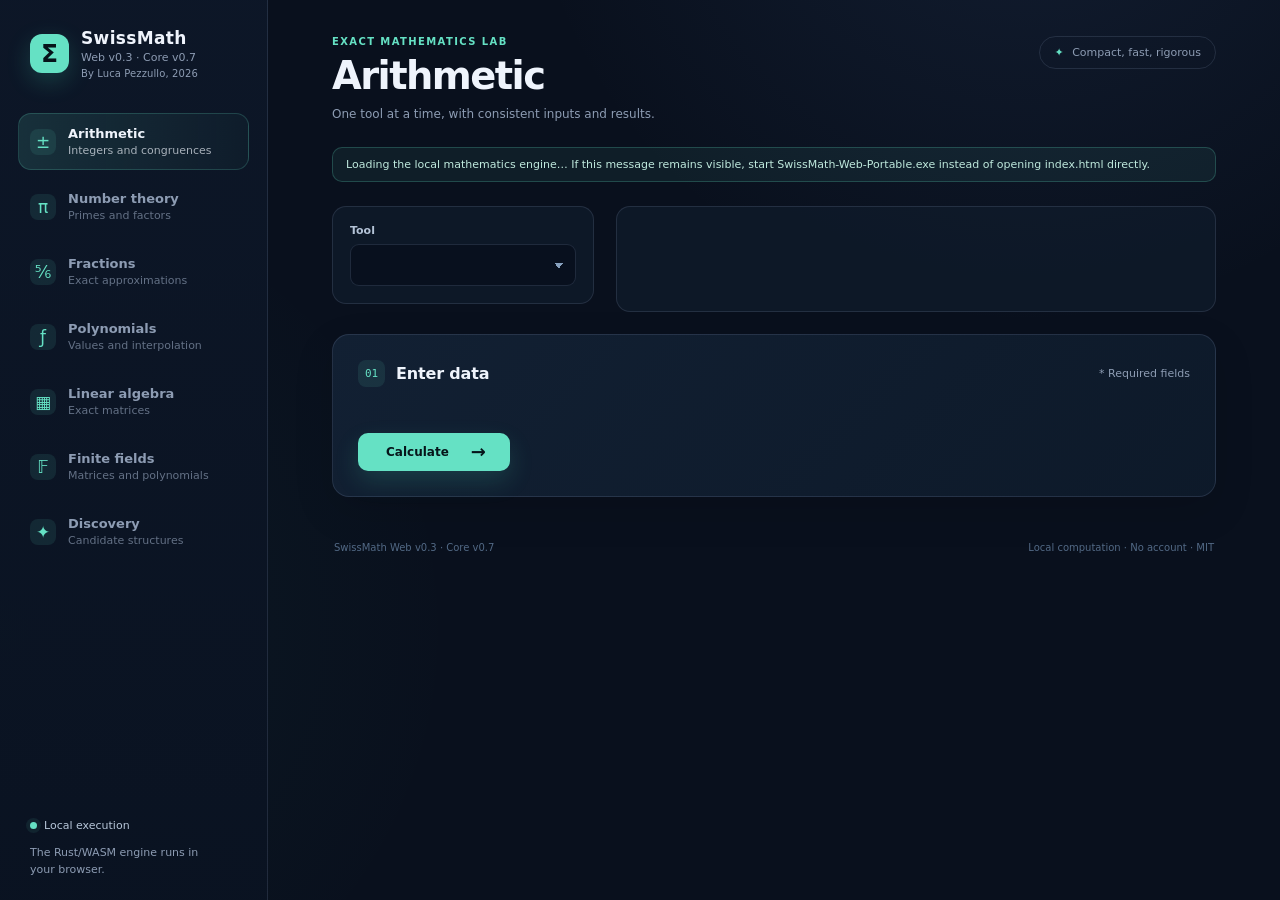
==== commit e6c64322: "Implement Core v0.7 finite-field computation" ====
--- a/apps/web/web/index.html
+++ b/apps/web/web/index.html
@@ -4,7 +4,7 @@
     <meta charset="UTF-8" />
     <meta name="viewport" content="width=device-width, initial-scale=1.0" />
     <meta name="theme-color" content="#0b1220" />
-    <title>SwissMath Web v0.2 · Core v0.6</title>
+    <title>SwissMath Web v0.3 · Core v0.7</title>
     <link rel="stylesheet" href="styles.css" />
   </head>
   <body>
@@ -14,7 +14,7 @@
           <div class="brand-mark" aria-hidden="true">Σ</div>
           <div>
             <div class="brand-name">SwissMath</div>
-            <div class="brand-version">Web v0.2 · Core v0.6</div>
+            <div class="brand-version">Web v0.3 · Core v0.7</div>
             <div class="brand-credit">By Luca Pezzullo, 2026</div>
           </div>
         </div>
@@ -25,6 +25,7 @@
           <button class="category-button" data-category="fractions" type="button"><span class="nav-icon">⅚</span><span><strong>Fractions</strong><small>Exact approximations</small></span></button>
           <button class="category-button" data-category="polynomials" type="button"><span class="nav-icon">ƒ</span><span><strong>Polynomials</strong><small>Values and interpolation</small></span></button>
           <button class="category-button" data-category="linear-algebra" type="button"><span class="nav-icon">▦</span><span><strong>Linear algebra</strong><small>Exact matrices</small></span></button>
+          <button class="category-button" data-category="finite-fields" type="button"><span class="nav-icon">𝔽</span><span><strong>Finite fields</strong><small>Matrices and polynomials</small></span></button>
           <button class="category-button" data-category="discovery" type="button"><span class="nav-icon">✦</span><span><strong>Discovery</strong><small>Candidate structures</small></span></button>
         </nav>
 
@@ -86,7 +87,7 @@
           </div>
         </section>
 
-        <footer class="app-footer"><span>SwissMath Web v0.2 · Core v0.6</span><span>Local computation · No account · MIT</span></footer>
+        <footer class="app-footer"><span>SwissMath Web v0.3 · Core v0.7</span><span>Local computation · No account · MIT</span></footer>
       </main>
     </div>
     <div id="toast" class="toast" role="status" aria-live="polite"></div>
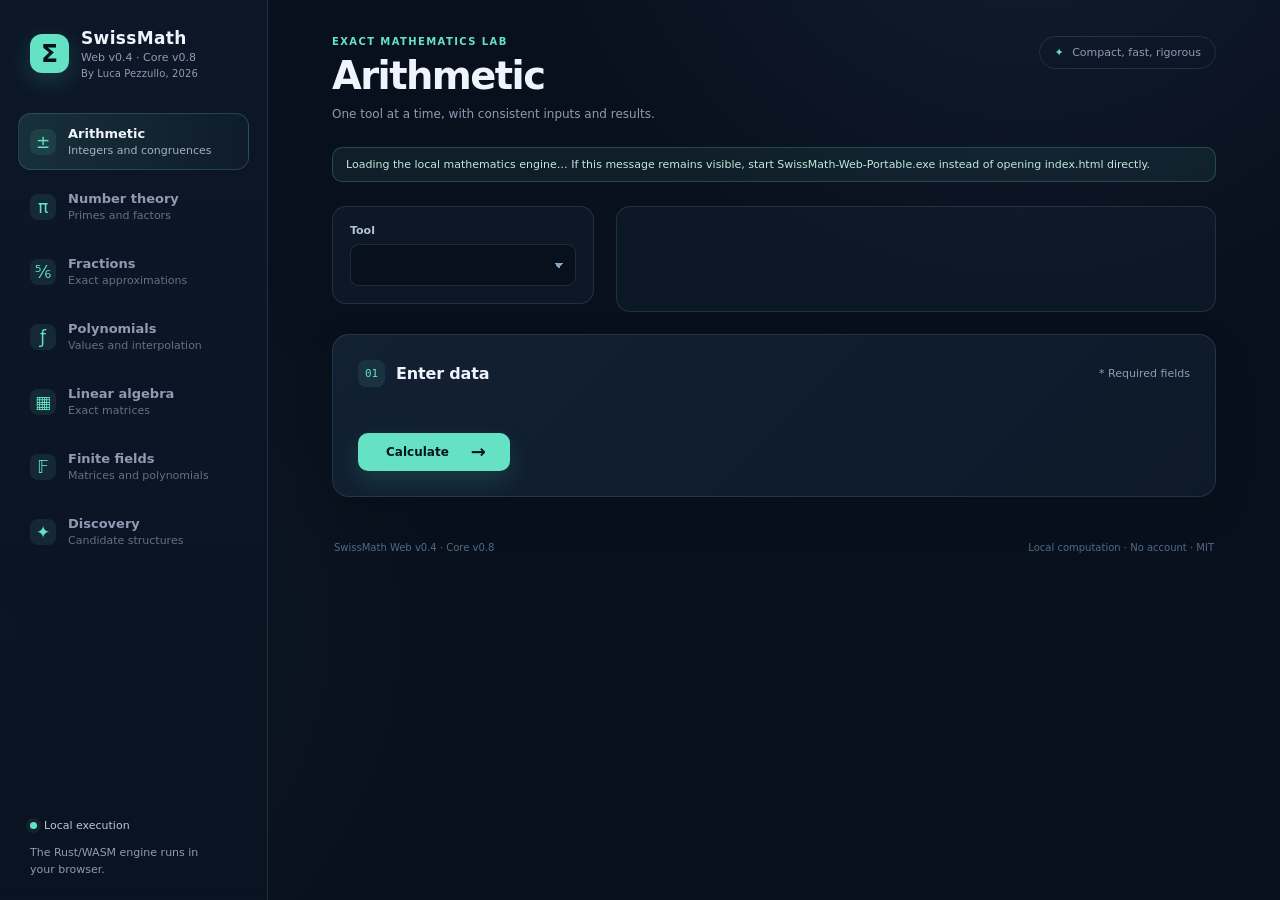
==== commit 7f5ef490: "Implement Core v0.8 sequences and multiplicative structure" ====
--- a/apps/web/web/index.html
+++ b/apps/web/web/index.html
@@ -4,7 +4,7 @@
     <meta charset="UTF-8" />
     <meta name="viewport" content="width=device-width, initial-scale=1.0" />
     <meta name="theme-color" content="#0b1220" />
-    <title>SwissMath Web v0.3 · Core v0.7</title>
+    <title>SwissMath Web v0.4 · Core v0.8</title>
     <link rel="stylesheet" href="styles.css" />
   </head>
   <body>
@@ -14,7 +14,7 @@
           <div class="brand-mark" aria-hidden="true">Σ</div>
           <div>
             <div class="brand-name">SwissMath</div>
-            <div class="brand-version">Web v0.3 · Core v0.7</div>
+            <div class="brand-version">Web v0.4 · Core v0.8</div>
             <div class="brand-credit">By Luca Pezzullo, 2026</div>
           </div>
         </div>
@@ -87,7 +87,7 @@
           </div>
         </section>
 
-        <footer class="app-footer"><span>SwissMath Web v0.3 · Core v0.7</span><span>Local computation · No account · MIT</span></footer>
+        <footer class="app-footer"><span>SwissMath Web v0.4 · Core v0.8</span><span>Local computation · No account · MIT</span></footer>
       </main>
     </div>
     <div id="toast" class="toast" role="status" aria-live="polite"></div>
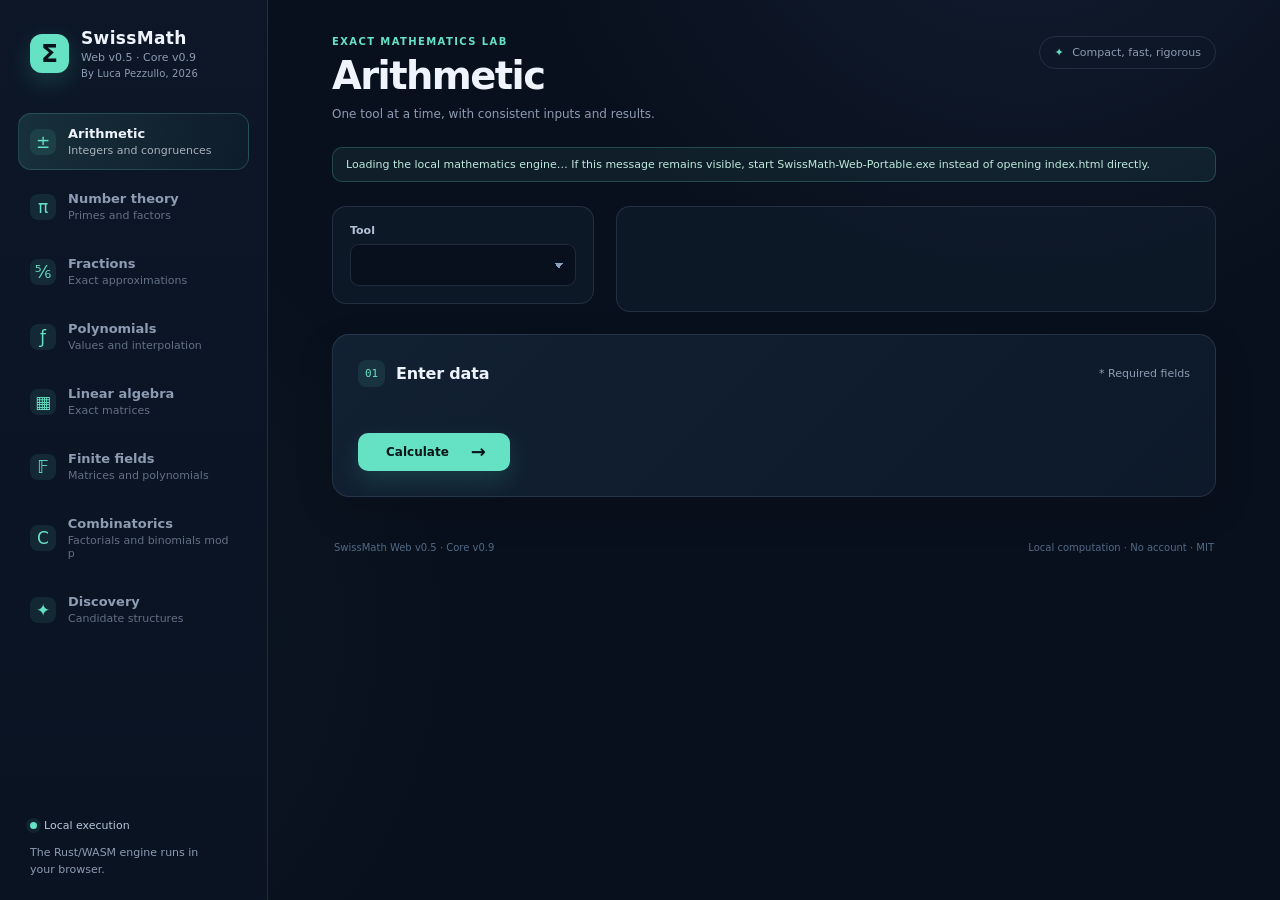
==== commit 33231dae: "Implement Core v0.9 modular combinatorics" ====
--- a/apps/web/web/index.html
+++ b/apps/web/web/index.html
@@ -4,7 +4,7 @@
     <meta charset="UTF-8" />
     <meta name="viewport" content="width=device-width, initial-scale=1.0" />
     <meta name="theme-color" content="#0b1220" />
-    <title>SwissMath Web v0.4 · Core v0.8</title>
+    <title>SwissMath Web v0.5 · Core v0.9</title>
     <link rel="stylesheet" href="styles.css" />
   </head>
   <body>
@@ -14,7 +14,7 @@
           <div class="brand-mark" aria-hidden="true">Σ</div>
           <div>
             <div class="brand-name">SwissMath</div>
-            <div class="brand-version">Web v0.4 · Core v0.8</div>
+            <div class="brand-version">Web v0.5 · Core v0.9</div>
             <div class="brand-credit">By Luca Pezzullo, 2026</div>
           </div>
         </div>
@@ -26,6 +26,7 @@
           <button class="category-button" data-category="polynomials" type="button"><span class="nav-icon">ƒ</span><span><strong>Polynomials</strong><small>Values and interpolation</small></span></button>
           <button class="category-button" data-category="linear-algebra" type="button"><span class="nav-icon">▦</span><span><strong>Linear algebra</strong><small>Exact matrices</small></span></button>
           <button class="category-button" data-category="finite-fields" type="button"><span class="nav-icon">𝔽</span><span><strong>Finite fields</strong><small>Matrices and polynomials</small></span></button>
+          <button class="category-button" data-category="combinatorics" type="button"><span class="nav-icon">C</span><span><strong>Combinatorics</strong><small>Factorials and binomials mod p</small></span></button>
           <button class="category-button" data-category="discovery" type="button"><span class="nav-icon">✦</span><span><strong>Discovery</strong><small>Candidate structures</small></span></button>
         </nav>
 
@@ -87,7 +88,7 @@
           </div>
         </section>
 
-        <footer class="app-footer"><span>SwissMath Web v0.4 · Core v0.8</span><span>Local computation · No account · MIT</span></footer>
+        <footer class="app-footer"><span>SwissMath Web v0.5 · Core v0.9</span><span>Local computation · No account · MIT</span></footer>
       </main>
     </div>
     <div id="toast" class="toast" role="status" aria-live="polite"></div>
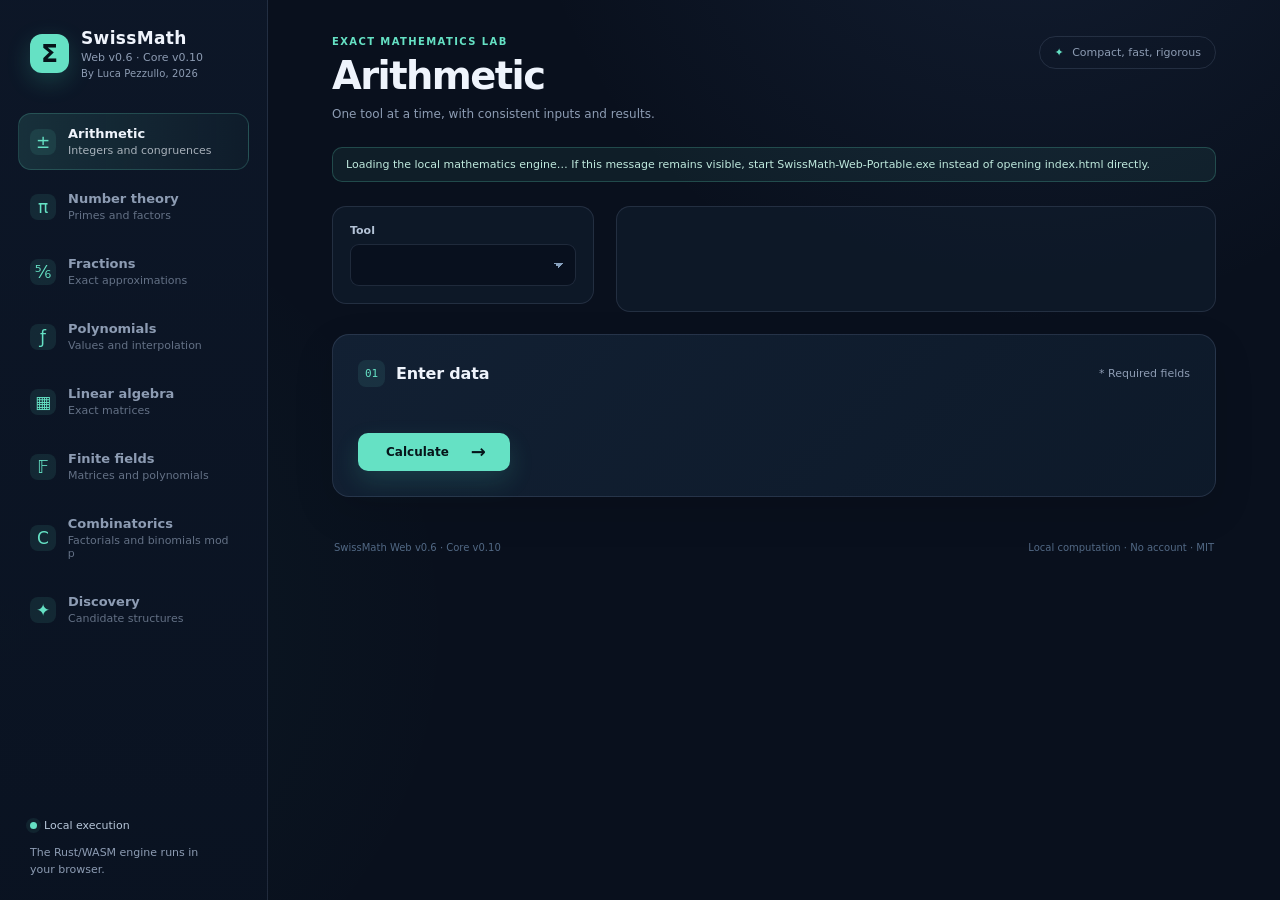
==== commit 0ccfdb4e: "Implement Core v0.10 multimodular reconstruction" ====
--- a/apps/web/web/index.html
+++ b/apps/web/web/index.html
@@ -4,7 +4,7 @@
     <meta charset="UTF-8" />
     <meta name="viewport" content="width=device-width, initial-scale=1.0" />
     <meta name="theme-color" content="#0b1220" />
-    <title>SwissMath Web v0.5 · Core v0.9</title>
+    <title>SwissMath Web v0.6 · Core v0.10</title>
     <link rel="stylesheet" href="styles.css" />
   </head>
   <body>
@@ -14,7 +14,7 @@
           <div class="brand-mark" aria-hidden="true">Σ</div>
           <div>
             <div class="brand-name">SwissMath</div>
-            <div class="brand-version">Web v0.5 · Core v0.9</div>
+            <div class="brand-version">Web v0.6 · Core v0.10</div>
             <div class="brand-credit">By Luca Pezzullo, 2026</div>
           </div>
         </div>
@@ -54,6 +54,7 @@
             <button id="copy-result" class="secondary-button" type="button">Copy</button>
             <button id="copy-json" class="secondary-button" type="button">Copy JSON</button>
             <button id="download-json" class="secondary-button" type="button">Download JSON</button>
+            <button id="download-jsonl" class="secondary-button" type="button">Download JSONL</button>
             <button id="download-csv" class="secondary-button" type="button">Download CSV</button>
             <button id="copy-command" class="secondary-button" type="button">Copy command</button>
             <button id="share-result" class="secondary-button" type="button">Share</button>
@@ -88,7 +89,7 @@
           </div>
         </section>
 
-        <footer class="app-footer"><span>SwissMath Web v0.5 · Core v0.9</span><span>Local computation · No account · MIT</span></footer>
+        <footer class="app-footer"><span>SwissMath Web v0.6 · Core v0.10</span><span>Local computation · No account · MIT</span></footer>
       </main>
     </div>
     <div id="toast" class="toast" role="status" aria-live="polite"></div>
